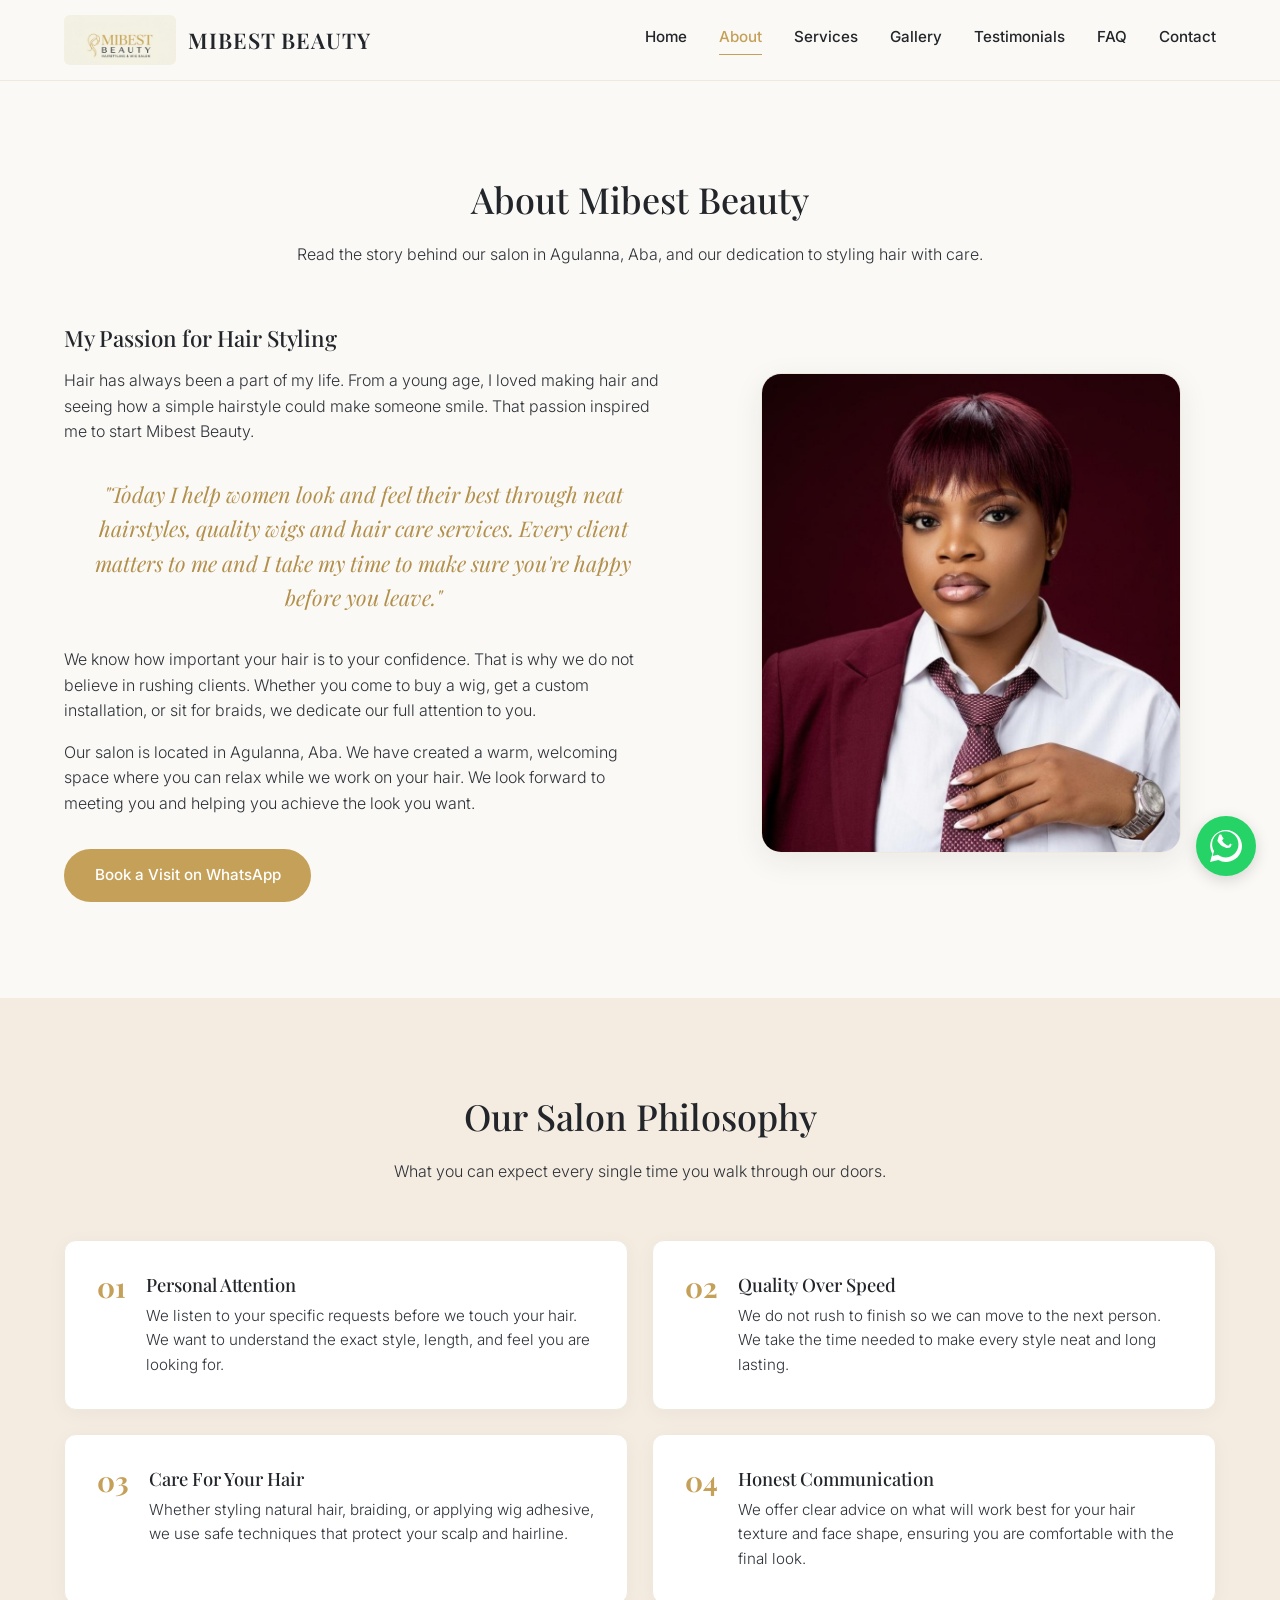
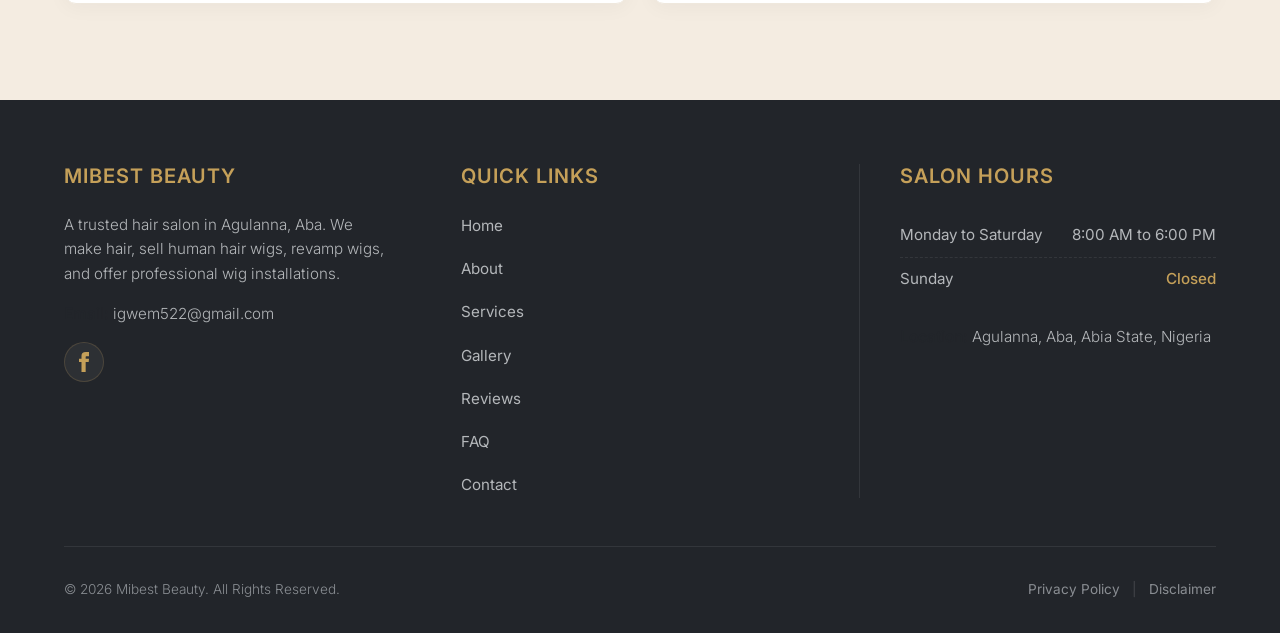
==== about.html @ a838db89 "Update contact email to igwem522@gmail.com and hide phone numbers from WhatsApp link labels" ====
<!DOCTYPE html>
<html lang="en" class="no-js">
<head>
  <script>document.documentElement.className = document.documentElement.className.replace("no-js","js");</script>
  <meta charset="UTF-8">
  <meta name="viewport" content="width=device-width, initial-scale=1.0">
  <title>About Us | Hairstylist in Aba | Mibest Beauty</title>
  <meta name="description" content="Learn the story of Mibest Beauty, a local salon in Aba. We help women look their best with neat hairstyles, quality wigs, and professional hair care services.">
  
  <!-- Favicon -->
  <link rel="icon" type="image/jpeg" href="assets/images/logo.jpg">
  
  <!-- CSS Stylesheet -->
  <link rel="stylesheet" href="css/styles.css">
</head>
<body>

  <!-- Navigation Header -->
  <header class="header-nav" id="mainHeader">
    <div class="nav-container">
      <a href="index.html" class="logo-link">
        <img src="assets/images/logo.jpg" alt="Mibest Beauty logo for hair salon and wig shop in Agulanna Aba" class="logo-img">
        <span class="logo-text">Mibest Beauty</span>
      </a>
      
      <button class="menu-toggle" id="menuToggle" aria-label="Toggle navigation menu" aria-expanded="false">
        <span></span>
        <span></span>
        <span></span>
      </button>
      
      <nav class="nav-menu" id="navMenu">
        <a href="index.html" class="nav-item">Home</a>
        <a href="about.html" class="nav-item active">About</a>
        <a href="services.html" class="nav-item">Services</a>
        <a href="gallery.html" class="nav-item">Gallery</a>
        <a href="testimonials.html" class="nav-item">Testimonials</a>
        <a href="faq.html" class="nav-item">FAQ</a>
        <a href="contact.html" class="nav-item">Contact</a>
      </nav>
    </div>
  </header>

  <main>
    <!-- About Hero / Header Section -->
    <section class="section" id="aboutPageHero">
      <div class="container">
        <div class="section-header text-center reveal">
          <h2>About Mibest Beauty</h2>
          
          <!-- Mobile founder photo: placed immediately after heading -->
          <div class="about-image-mobile">
            <img src="assets/images/about-portrait.jpg" alt="A portrait of a woman with a chic short maroon pixie cut wig styled at Mibest Beauty in Aba" class="about-portrait">
          </div>
          
          <p>Read the story behind our salon in Agulanna, Aba, and our dedication to styling hair with care.</p>
        </div>
        
        <div class="about-grid">
          <div class="about-content reveal">
            <h3>My Passion for Hair Styling</h3>
            <p>Hair has always been a part of my life. From a young age, I loved making hair and seeing how a simple hairstyle could make someone smile. That passion inspired me to start Mibest Beauty.</p>
            
            <p class="about-quote">"Today I help women look and feel their best through neat hairstyles, quality wigs and hair care services. Every client matters to me and I take my time to make sure you're happy before you leave."</p>
            
            <p>We know how important your hair is to your confidence. That is why we do not believe in rushing clients. Whether you come to buy a wig, get a custom installation, or sit for braids, we dedicate our full attention to you.</p>
            
            <p>Our salon is located in Agulanna, Aba. We have created a warm, welcoming space where you can relax while we work on your hair. We look forward to meeting you and helping you achieve the look you want.</p>
            
            <div style="margin-top: 2rem;">
              <a href="https://wa.me/2348168475163" class="btn btn-primary" target="_blank" rel="noopener noreferrer">Book a Visit on WhatsApp</a>
            </div>
          </div>
          <div class="about-image-container reveal-image">
            <img src="assets/images/about-portrait.jpg" alt="A portrait of a woman with a chic short maroon pixie cut wig styled at Mibest Beauty in Aba" class="about-portrait">
          </div>
        </div>
      </div>
    </section>

    <!-- Detailed Core Values Section -->
    <section class="section section-bg-alt" id="aboutPhilosophy">
      <div class="container">
        <div class="section-header text-center reveal">
          <h2>Our Salon Philosophy</h2>
          <p>What you can expect every single time you walk through our doors.</p>
        </div>
        
        <div class="why-grid">
          <div class="why-card reveal-card">
            <span class="why-number">01</span>
            <div>
              <h3 class="why-card-title">Personal Attention</h3>
              <p class="why-card-text">We listen to your specific requests before we touch your hair. We want to understand the exact style, length, and feel you are looking for.</p>
            </div>
          </div>

          <div class="why-card reveal-card">
            <span class="why-number">02</span>
            <div>
              <h3 class="why-card-title">Quality Over Speed</h3>
              <p class="why-card-text">We do not rush to finish so we can move to the next person. We take the time needed to make every style neat and long lasting.</p>
            </div>
          </div>

          <div class="why-card reveal-card">
            <span class="why-number">03</span>
            <div>
              <h3 class="why-card-title">Care For Your Hair</h3>
              <p class="why-card-text">Whether styling natural hair, braiding, or applying wig adhesive, we use safe techniques that protect your scalp and hairline.</p>
            </div>
          </div>

          <div class="why-card reveal-card">
            <span class="why-number">04</span>
            <div>
              <h3 class="why-card-title">Honest Communication</h3>
              <p class="why-card-text">We offer clear advice on what will work best for your hair texture and face shape, ensuring you are comfortable with the final look.</p>
            </div>
          </div>
        </div>
      </div>
    </section>
  </main>

  <!-- Site Footer -->
  <footer class="site-footer">
    <div class="container">
      <div class="footer-grid">
        <div class="footer-col footer-about">
          <h3>Mibest Beauty</h3>
          <p>A trusted hair salon in Agulanna, Aba. We make hair, sell human hair wigs, revamp wigs, and offer professional wig installations.</p>
          <p style="margin-top: 1rem; color: #B4B7BA;"><strong>Email:</strong> igwem522@gmail.com</p>
          <div class="footer-socials">
            <a href="https://www.facebook.com/share/1BmTVVYEfg/" class="social-icon" target="_blank" rel="noopener noreferrer" aria-label="Follow us on Facebook">
              <svg width="20" height="20" viewBox="0 0 24 24" fill="currentColor">
                <path d="M9 8h-3v4h3v12h5v-12h3.642l.358-4h-4v-1.667c0-.955.192-1.333 1.115-1.333h2.885v-5h-3.808c-3.596 0-5.192 1.583-5.192 4.615v3.385z"/>
              </svg>
            </a>
          </div>
        </div>
        
        <div class="footer-col">
          <h3>Quick Links</h3>
          <ul class="footer-links-list">
            <li><a href="index.html" class="footer-link">Home</a></li>
            <li><a href="about.html" class="footer-link">About</a></li>
            <li><a href="services.html" class="footer-link">Services</a></li>
            <li><a href="gallery.html" class="footer-link">Gallery</a></li>
            <li><a href="testimonials.html" class="footer-link">Reviews</a></li>
            <li><a href="faq.html" class="footer-link">FAQ</a></li>
            <li><a href="contact.html" class="footer-link">Contact</a></li>
          </ul>
        </div>
        
        <div class="footer-col footer-hours">
          <h3>Salon Hours</h3>
          <ul class="footer-hours-list">
            <li class="footer-hours-item">
              <span class="hours-day">Monday to Saturday</span>
              <span class="hours-time">8:00 AM to 6:00 PM</span>
            </li>
            <li class="footer-hours-item">
              <span class="hours-day">Sunday</span>
              <span class="hours-status">Closed</span>
            </li>
          </ul>
          <p class="footer-location"><strong>Location:</strong> Agulanna, Aba, Abia State, Nigeria</p>
        </div>
      </div>
      
      <div class="footer-bottom">
        <p class="footer-copyright">&copy; 2026 Mibest Beauty. All Rights Reserved.</p>
        <div class="footer-policy-links">
          <a href="privacy.html" class="footer-policy-link">Privacy Policy</a>
          <span class="footer-policy-separator">|</span>
          <a href="disclaimer.html" class="footer-policy-link">Disclaimer</a>
        </div>
      </div>
    </div>
  </footer>

  <!-- Floating WhatsApp Button -->
  <a href="https://wa.me/2348168475163" class="whatsapp-float" target="_blank" rel="noopener noreferrer" aria-label="Book appointment on WhatsApp">
    <svg class="whatsapp-icon-svg" viewBox="0 0 24 24">
      <path d="M.057 24l1.687-6.163c-1.041-1.804-1.588-3.849-1.587-5.946C.06 5.348 5.397.01 12.008.01c3.202.001 6.212 1.246 8.477 3.514 2.266 2.268 3.507 5.28 3.505 8.484-.004 6.657-5.34 11.997-11.953 11.997-2.005-.001-3.973-.502-5.724-1.455L0 24zm6.59-4.846c1.6.95 3.188 1.449 4.825 1.451 5.436 0 9.86-4.37 9.864-9.799.002-2.63-1.023-5.101-2.885-6.965C16.59 1.977 14.113.953 11.487.953c-5.456 0-9.88 4.373-9.884 9.802-.001 1.814.497 3.527 1.44 5.042l-1.01 3.693 3.795-.98c1.528.84 3.09 1.282 4.819 1.282zm10.963-7.877c-.3-.15-1.774-.875-2.05-.975-.275-.1-.475-.15-.675.15-.2.3-.775.975-.95 1.175-.175.2-.35.225-.65.075-.3-.15-1.265-.467-2.41-1.485-.89-.795-1.49-1.77-1.665-2.07-.175-.3-.019-.462.13-.611.135-.135.3-.35.45-.525.15-.175.2-.3.3-.5s.05-.375-.025-.525C9.53 5.9 8.93 4.425 8.68 3.825c-.244-.589-.49-.51-.675-.52-.175-.01-.375-.01-.575-.01-.2 0-.525.075-.8 1.05-.275 1.05-1.05 3.425-1.05 3.675 0 .25.175.5.35.75.175.25 1.775 2.7 4.3 3.8 2.1 1.15 2.625.925 3.575.825.95-.1 1.775-.725 2.025-1.4.25-.675.25-1.25.175-1.4-.075-.15-.275-.25-.575-.4z"/>
    </svg>
  </a>

  <!-- Back to Top Button -->
  <button id="backToTop" class="back-to-top" aria-label="Back to Top">
    <svg viewBox="0 0 24 24" width="20" height="20" fill="none" stroke="currentColor" stroke-width="2" stroke-linecap="round" stroke-linejoin="round">
      <line x1="12" y1="19" x2="12" y2="5"></line>
      <polyline points="5 12 12 5 19 12"></polyline>
    </svg>
  </button>

  <!-- JS Scripts -->
  <script src="js/main.js"></script>
</body>
</html>
---- css/styles.css ----
/* 
   Mibest Beauty Salon & Wig Website
   Custom CSS Styling - Mobile First
*/

/* Google Fonts Import */
@import url('https://fonts.googleapis.com/css2?family=Inter:wght@300;400;500;600;700&family=Playfair+Display:ital,wght@0,400;0,500;0,600;0,700;1,400&display=swap');

/* CSS Variables */
:root {
  --bg-warm-white: #FAF9F6;
  --color-charcoal: #22252A;
  --color-charcoal-light: #2E3238;
  --color-beige: #F4ECE1;
  --color-beige-dark: #E6D8C4;
  --color-gold: #C5A059;
  --color-gold-hover: #B28F4B;
  --color-gold-light: #F4EFE6;
  --border-color: #EFE8DD;
  --white: #FFFFFF;
  
  --font-serif: 'Playfair Display', Georgia, serif;
  --font-sans: 'Inter', system-ui, -apple-system, sans-serif;
  
  --transition-smooth: all 0.3s cubic-bezier(0.25, 0.8, 0.25, 1);
  --shadow-subtle: 0 4px 20px rgba(34, 37, 42, 0.04);
  --shadow-medium: 0 8px 30px rgba(34, 37, 42, 0.08);
}

/* Reset Styles */
*, *::before, *::after {
  box-sizing: border-box;
  margin: 0;
  padding: 0;
}

html {
  scroll-behavior: smooth;
  font-size: 16px;
  -webkit-text-size-adjust: 100%;
}

body {
  font-family: var(--font-sans);
  background-color: var(--bg-warm-white);
  color: var(--color-charcoal);
  line-height: 1.6;
  overflow-x: hidden;
  font-weight: 400;
}

/* Typography */
h1, h2, h3, h4 {
  font-family: var(--font-serif);
  font-weight: 500;
  line-height: 1.25;
  margin-bottom: 1rem;
}

h1 {
  font-size: 2.25rem;
  letter-spacing: -0.02em;
}

h2 {
  font-size: 1.85rem;
  position: relative;
  padding-bottom: 0.5rem;
}

h3 {
  font-size: 1.4rem;
}

p {
  margin-bottom: 1rem;
  color: var(--color-charcoal-light);
  font-weight: 300;
}

strong {
  font-weight: 600;
  color: var(--color-charcoal);
}

a {
  color: inherit;
  text-decoration: none;
  transition: var(--transition-smooth);
}

/* Utility Layouts */
.container {
  width: 100%;
  max-width: 1200px;
  margin: 0 auto;
  padding: 0 1.5rem;
}

.section {
  padding: 5.25rem 0;
}

.section-bg-alt {
  background-color: var(--color-beige);
}

.text-center {
  text-align: center;
}

.btn {
  display: inline-flex;
  align-items: center;
  justify-content: center;
  padding: 0.85rem 1.85rem;
  font-size: 0.95rem;
  font-weight: 500;
  border-radius: 50px;
  border: 1px solid transparent;
  cursor: pointer;
  transition: var(--transition-smooth);
}

.btn-primary {
  background-color: var(--color-gold);
  color: var(--white);
}

.btn-primary:hover {
  background-color: var(--color-gold-hover);
  transform: translateY(-2px) scale(1.03);
  box-shadow: 0 6px 20px rgba(197, 160, 89, 0.35);
}

.btn-secondary {
  background-color: transparent;
  color: var(--color-charcoal);
  border-color: var(--color-gold);
}

.btn-secondary:hover {
  background-color: var(--color-gold-light);
  transform: translateY(-2px) scale(1.03);
  border-color: var(--color-gold-hover);
  box-shadow: 0 6px 20px rgba(197, 160, 89, 0.1);
}

/* Navigation Header */
.header-nav {
  position: sticky;
  top: 0;
  background-color: rgba(250, 249, 246, 0.95);
  backdrop-filter: blur(10px);
  z-index: 1000;
  border-bottom: 1px solid var(--border-color);
  transition: var(--transition-smooth);
}

.nav-container {
  display: flex;
  justify-content: space-between;
  align-items: center;
  height: 80px;
  padding: 0 1.5rem;
  max-width: 1200px;
  margin: 0 auto;
}

.logo-link {
  display: flex;
  align-items: center;
  gap: 0.75rem;
}

.logo-img {
  height: 50px;
  width: auto;
  object-fit: contain;
  border-radius: 6px;
}

.logo-text {
  font-family: var(--font-serif);
  font-size: 1.35rem;
  font-weight: 600;
  color: var(--color-charcoal);
  letter-spacing: 0.05em;
  text-transform: uppercase;
}

.nav-menu {
  display: none; /* Hidden on mobile by default */
}

/* Mobile Nav Toggle */
.menu-toggle {
  display: flex;
  flex-direction: column;
  justify-content: space-between;
  width: 26px;
  height: 18px;
  background: transparent;
  border: none;
  cursor: pointer;
  z-index: 1010;
}

.menu-toggle span {
  display: block;
  width: 100%;
  height: 2px;
  background-color: var(--color-charcoal);
  border-radius: 2px;
  transition: var(--transition-smooth);
}

/* Mobile Menu Active State */
.nav-menu.active {
  display: flex;
  flex-direction: column;
  position: fixed;
  top: 80px;
  left: 0;
  right: 0;
  background-color: var(--bg-warm-white);
  border-bottom: 1px solid var(--border-color);
  padding: 2rem 1.5rem;
  gap: 1.5rem;
  box-shadow: var(--shadow-medium);
  z-index: 999;
}

.nav-item {
  font-size: 1.1rem;
  font-weight: 500;
  padding-bottom: 0.5rem;
  border-bottom: 1px solid transparent;
  width: fit-content;
}

.nav-item:hover, .nav-item.active {
  color: var(--color-gold);
  border-bottom-color: var(--color-gold);
}

/* Hero Section */
.hero {
  position: relative;
  padding: 3rem 0;
  overflow: hidden;
}

.hero-grid {
  display: grid;
  grid-template-columns: 1fr;
  gap: 2.5rem;
  align-items: center;
}

.hero-content {
  text-align: center;
}

.hero-subtitle {
  font-size: 1rem;
  text-transform: uppercase;
  letter-spacing: 0.15em;
  color: var(--color-gold);
  margin-bottom: 1rem;
  font-weight: 600;
}

.hero-title {
  font-size: 2.5rem;
  margin-bottom: 1.5rem;
  color: var(--color-charcoal);
}

.hero-desc {
  font-size: 1.1rem;
  margin-bottom: 2rem;
  color: var(--color-charcoal-light);
}

.hero-actions {
  display: flex;
  flex-direction: column;
  gap: 1rem;
  justify-content: center;
  align-items: center;
}

.hero-image-container {
  display: none; /* hidden on mobile, shown on desktop */
}

.hero-image-mobile {
  display: block;
  margin: 1.5rem auto;
  max-width: 320px;
  width: 100%;
}

.hero-image-mobile .hero-portrait {
  width: 100%;
  height: auto;
  border-radius: 20px;
  object-fit: cover;
  box-shadow: var(--shadow-medium);
  border: 1px solid var(--border-color);
  aspect-ratio: 4 / 5;
}

.hero-portrait {
  width: 100%;
  max-width: 420px;
  height: auto;
  border-radius: 20px;
  object-fit: cover;
  box-shadow: var(--shadow-medium);
  border: 1px solid var(--border-color);
  aspect-ratio: 4 / 5;
}

/* Services Page / Section */
.section-header {
  margin-bottom: 3.5rem;
}

.section-header h2 {
  font-size: 2.25rem;
  margin-bottom: 0.75rem;
}

.services-grid {
  display: grid;
  grid-template-columns: 1fr;
  gap: 2rem;
}

.service-card {
  background-color: var(--white);
  border-radius: 16px;
  padding: 2.5rem 2rem;
  border: 1px solid var(--border-color);
  box-shadow: var(--shadow-subtle);
  transition: var(--transition-smooth);
  display: flex;
  flex-direction: column;
  justify-content: space-between;
}

.service-card:hover {
  transform: translateY(-5px);
  box-shadow: var(--shadow-medium);
  border-color: var(--color-gold);
}

.service-title {
  margin-bottom: 1rem;
  font-size: 1.35rem;
}

.service-desc {
  font-size: 0.95rem;
  margin-bottom: 1.75rem;
}

.service-cta {
  align-self: flex-start;
  font-size: 0.9rem;
  font-weight: 600;
  color: var(--color-gold);
  text-decoration: none;
  transition: color 0.3s ease;
}

.service-cta:hover {
  color: var(--color-gold-hover);
  text-decoration: underline;
}

/* About Preview / Full Section */
.about-grid {
  display: grid;
  grid-template-columns: 1fr;
  gap: 3rem;
  align-items: center;
}

.about-content {
  text-align: left;
}

.about-quote {
  font-family: var(--font-serif);
  font-size: 1.35rem;
  line-height: 1.6;
  color: var(--color-gold-hover);
  margin: 2rem 0;
  font-style: italic;
  text-align: center;
  padding: 0 1rem;
}

.about-image-container {
  display: none; /* hidden on mobile, shown on desktop */
}

.about-image-mobile,
.about-image-mobile-story {
  display: block;
  margin: 1.5rem auto;
  max-width: 320px;
  width: 100%;
}

.about-image-mobile .about-portrait,
.about-image-mobile-story .about-portrait {
  width: 100%;
  height: auto;
  border-radius: 20px;
  object-fit: cover;
  box-shadow: var(--shadow-medium);
  border: 1px solid var(--border-color);
  aspect-ratio: 4 / 5;
}

.about-portrait {
  width: 100%;
  max-width: 420px;
  height: auto;
  border-radius: 20px;
  object-fit: cover;
  box-shadow: var(--shadow-medium);
  border: 1px solid var(--border-color);
  aspect-ratio: 4 / 5;
}

/* Why Clients Come Back Section */
.why-grid {
  display: grid;
  grid-template-columns: 1fr;
  gap: 1.5rem;
}

.why-card {
  background-color: var(--white);
  padding: 2rem;
  border-radius: 12px;
  border: 1px solid var(--border-color);
  box-shadow: var(--shadow-subtle);
  display: flex;
  gap: 1.25rem;
  align-items: flex-start;
}

.why-number {
  font-family: var(--font-serif);
  font-size: 1.75rem;
  font-weight: 700;
  color: var(--color-gold);
  line-height: 1;
}

.why-card-title {
  margin-bottom: 0.5rem;
  font-size: 1.15rem;
}

.why-card-text {
  font-size: 0.95rem;
  margin: 0;
}

/* Gallery Section */
.gallery-grid {
  display: grid;
  grid-template-columns: repeat(2, 1fr); /* 2 columns on mobile */
  gap: 1rem;
}

.gallery-card {
  background-color: var(--white);
  border-radius: 16px;
  overflow: hidden;
  border: 1px solid var(--border-color);
  box-shadow: var(--shadow-subtle);
  transition: var(--transition-smooth);
}

.gallery-card:hover {
  transform: translateY(-5px);
  box-shadow: var(--shadow-medium);
  border-color: var(--color-gold);
}

.gallery-image-wrapper {
  position: relative;
  width: 100%;
  padding-bottom: 100%; /* 1:1 Aspect Ratio */
  overflow: hidden;
  background-color: var(--color-beige);
}

.gallery-img {
  position: absolute;
  top: 0;
  left: 0;
  width: 100%;
  height: 100%;
  object-fit: cover;
  transition: var(--transition-smooth);
}

.gallery-card:hover .gallery-img {
  transform: scale(1.05);
}

.gallery-info {
  padding: 1.5rem;
}

.gallery-title {
  font-size: 1.15rem;
  margin-bottom: 0.5rem;
}

.gallery-desc {
  font-size: 0.9rem;
  margin-bottom: 1rem;
}

/* Testimonials Page */
.testimonials-grid {
  display: grid;
  grid-template-columns: 1fr;
  gap: 2.5rem;
}

.testimonial-screenshot-card {
  background-color: var(--white);
  border-radius: 16px;
  padding: 1.5rem;
  border: 1px solid var(--border-color);
  box-shadow: var(--shadow-subtle);
  text-align: center;
  transition: var(--transition-smooth);
}

.testimonial-screenshot-card:hover {
  transform: translateY(-5px);
  box-shadow: var(--shadow-medium);
  border-color: var(--color-gold);
}

.testimonial-screenshot-container {
  background-color: var(--color-beige);
  border-radius: 12px;
  height: 240px;
  display: flex;
  align-items: center;
  justify-content: center;
  margin-bottom: 1.25rem;
  border: 1px dashed var(--color-gold);
}

.testimonial-screenshot-placeholder-text {
  font-family: var(--font-serif);
  font-size: 1.1rem;
  color: var(--color-charcoal-light);
  font-style: italic;
}

.testimonial-text-card {
  background-color: var(--white);
  border-radius: 16px;
  padding: 2.5rem 2rem;
  border: 1px solid var(--border-color);
  box-shadow: var(--shadow-subtle);
  position: relative;
  display: flex;
  flex-direction: column;
  justify-content: space-between;
  transition: var(--transition-smooth);
}

.testimonial-text-card:hover {
  transform: translateY(-5px);
  box-shadow: var(--shadow-medium);
  border-color: var(--color-gold);
}

.testimonial-quote {
  font-size: 1.1rem;
  font-style: italic;
  line-height: 1.6;
  margin-bottom: 1.5rem;
  color: var(--color-charcoal-light);
}

.testimonial-client {
  font-weight: 500;
  font-size: 0.95rem;
  color: var(--color-gold-hover);
}

/* FAQ Page Accordions */
.faq-list {
  max-width: 750px;
  margin: 0 auto;
}

.faq-item {
  background-color: var(--white);
  border-radius: 12px;
  margin-bottom: 1rem;
  border: 1px solid var(--border-color);
  overflow: hidden;
  box-shadow: var(--shadow-subtle);
}

.faq-question {
  display: flex;
  justify-content: space-between;
  align-items: center;
  padding: 1.5rem;
  width: 100%;
  background: transparent;
  border: none;
  text-align: left;
  font-family: var(--font-serif);
  font-size: 1.15rem;
  font-weight: 600;
  color: var(--color-charcoal);
  cursor: pointer;
  transition: var(--transition-smooth);
}

.faq-question:hover {
  background-color: var(--color-gold-light);
}

.faq-icon {
  font-size: 1.25rem;
  color: var(--color-gold);
  transition: var(--transition-smooth);
  line-height: 1;
}

.faq-answer {
  max-height: 0;
  overflow: hidden;
  transition: max-height 0.3s ease-out;
  border-top: 0 solid var(--border-color);
}

.faq-answer p {
  padding: 1.5rem;
  margin: 0;
  font-size: 0.95rem;
}

.faq-item.active .faq-answer {
  max-height: 250px;
  border-top-width: 1px;
}

.faq-item.active .faq-icon {
  transform: rotate(45deg);
}

/* Contact Info & CTA */
.contact-grid {
  display: grid;
  grid-template-columns: 1fr;
  gap: 3rem;
}

.contact-info-list {
  list-style: none;
  display: flex;
  flex-direction: column;
  gap: 1.5rem;
  margin-bottom: 2.5rem;
}

.contact-info-item {
  display: flex;
  gap: 1rem;
  align-items: flex-start;
}

.contact-info-icon {
  color: var(--color-gold);
  font-size: 1.2rem;
  flex-shrink: 0;
  padding-top: 0.2rem;
}

.contact-info-content h4 {
  font-size: 1rem;
  margin-bottom: 0.25rem;
  text-transform: uppercase;
  letter-spacing: 0.05em;
  font-family: var(--font-sans);
  font-weight: 600;
}

.contact-info-content p {
  margin: 0;
  font-size: 0.95rem;
}

.map-container {
  position: relative;
  width: 100%;
  height: 350px;
  border-radius: 20px;
  overflow: hidden;
  box-shadow: var(--shadow-medium);
  border: 1px solid var(--border-color);
}

.map-placeholder {
  width: 100%;
  height: 100%;
  background-color: var(--color-beige);
  display: flex;
  flex-direction: column;
  align-items: center;
  justify-content: center;
  text-align: center;
  padding: 2rem;
}

.map-placeholder-title {
  font-family: var(--font-serif);
  font-size: 1.25rem;
  margin-bottom: 0.75rem;
}

.map-placeholder-desc {
  font-size: 0.9rem;
  max-width: 300px;
  margin-bottom: 1.5rem;
}

/* CTA Promo Block */
.promo-block {
  text-align: center;
  background-color: var(--color-beige);
  border-radius: 24px;
  padding: 3.5rem 2rem;
  border: 1px solid var(--border-color);
  box-shadow: var(--shadow-subtle);
  margin-bottom: 4rem;
}

.promo-title {
  font-size: 2rem;
  margin-bottom: 1rem;
}

.promo-text {
  font-size: 1.1rem;
  max-width: 600px;
  margin: 0 auto 2rem;
}

/* Footer styling */
.site-footer {
  background-color: var(--color-charcoal);
  color: var(--bg-warm-white);
  padding: 4rem 0 2rem;
}

.footer-grid {
  display: grid;
  grid-template-columns: 1fr;
  gap: 3rem;
  margin-bottom: 3rem;
}

.footer-col h3 {
  color: var(--color-gold);
  font-size: 1.25rem;
  margin-bottom: 1.5rem;
  text-transform: uppercase;
  letter-spacing: 0.05em;
  font-family: var(--font-sans);
  font-weight: 600;
}

.footer-about p {
  color: #B4B7BA;
  font-size: 0.95rem;
  max-width: 320px;
}

.footer-links-list {
  list-style: none;
  display: flex;
  flex-direction: column;
  gap: 1.1rem;
}

.footer-link {
  color: #B4B7BA;
  font-size: 0.95rem;
}

.footer-link:hover {
  color: var(--color-gold);
  padding-left: 5px;
}

.footer-socials {
  display: flex;
  gap: 1rem;
  margin-top: 1rem;
}

.social-icon {
  width: 40px;
  height: 40px;
  background-color: rgba(255, 255, 255, 0.05);
  border-radius: 50%;
  display: flex;
  align-items: center;
  justify-content: center;
  color: var(--color-gold);
  border: 1px solid rgba(197, 160, 89, 0.2);
}

.social-icon:hover {
  background-color: var(--color-gold);
  color: var(--white);
  transform: translateY(-3px);
}

/* Salon Hours and Spacing */
.footer-hours {
  border-top: 1px solid rgba(255, 255, 255, 0.08);
  padding-top: 2rem;
}

.footer-hours-list {
  list-style: none;
  padding: 0;
  margin: 0;
}

.footer-hours-item {
  display: flex;
  justify-content: space-between;
  padding: 0.6rem 0;
  border-bottom: 1px dashed rgba(255, 255, 255, 0.08);
  font-size: 0.95rem;
  color: #B4B7BA;
}

.footer-hours-item:last-child {
  border-bottom: none;
}

.hours-status {
  color: var(--color-gold);
  font-weight: 500;
}

.footer-location {
  margin-top: 1.5rem;
  color: #B4B7BA;
  font-size: 0.95rem;
}

.footer-bottom {
  border-top: 1px solid rgba(255, 255, 255, 0.08);
  padding-top: 2rem;
  display: flex;
  flex-direction: column;
  align-items: center;
  gap: 1rem;
}

.footer-copyright {
  font-size: 0.85rem;
  color: #8A8E93;
  margin: 0;
}

.footer-policy-links {
  display: flex;
  align-items: center;
  gap: 0.75rem;
  font-size: 0.85rem;
  color: #8A8E93;
}

.footer-policy-link {
  color: #8A8E93;
  transition: color 0.3s ease;
}

.footer-policy-link:hover {
  color: var(--color-gold);
}

.footer-policy-separator {
  color: rgba(255, 255, 255, 0.15);
}

/* Floating WhatsApp Button */
.whatsapp-float {
  position: fixed;
  bottom: 24px;
  right: 24px;
  background-color: #25D366;
  color: var(--white);
  width: 60px;
  height: 60px;
  border-radius: 50%;
  display: flex;
  align-items: center;
  justify-content: center;
  box-shadow: 0 4px 15px rgba(0, 0, 0, 0.15);
  z-index: 999;
  font-size: 2rem;
  transition: var(--transition-smooth);
}

.whatsapp-float:hover {
  transform: scale(1.1) rotate(5deg);
  background-color: #20BA56;
  box-shadow: 0 6px 20px rgba(0, 0, 0, 0.2);
}

.whatsapp-icon-svg {
  width: 32px;
  height: 32px;
  fill: currentColor;
}

/* Responsive Breakpoints */
@media (min-width: 768px) {
  /* Headings size scaling */
  h1 {
    font-size: 3rem;
  }
  h2 {
    font-size: 2.25rem;
  }
  
  .section {
    padding: 6rem 0;
  }
  
  /* Header navigation layout change */
  .menu-toggle {
    display: none;
  }
  
  .nav-menu {
    display: flex;
    align-items: center;
    gap: 2rem;
  }
  
  .nav-menu.active {
    position: static;
    display: flex;
    flex-direction: row;
    padding: 0;
    box-shadow: none;
    background-color: transparent;
    border-bottom: none;
    width: auto;
    gap: 2rem;
  }
  
  .nav-item {
    font-size: 0.95rem;
    padding-bottom: 0.25rem;
  }
  
  /* Hero grid side-by-side */
  .hero-grid {
    grid-template-columns: 1.1fr 0.9fr;
    gap: 4rem;
  }
  
  .hero-content {
    text-align: left;
  }
  
  .hero-actions {
    flex-direction: row;
    justify-content: flex-start;
  }

  .hero-image-mobile {
    display: none;
  }

  .hero-image-container {
    display: flex;
    justify-content: center;
    position: relative;
  }
  
  /* Services 2-column or 3-column layout */
  .services-grid {
    grid-template-columns: repeat(2, 1fr);
  }
  
  /* About side-by-side */
  .about-grid {
    grid-template-columns: 1.1fr 0.9fr;
    gap: 4rem;
  }

  .about-image-mobile,
  .about-image-mobile-story {
    display: none;
  }

  .about-image-container {
    display: flex;
    justify-content: center;
  }
  
  .about-portrait {
    aspect-ratio: auto;
    height: 480px;
  }
  
  /* Why clients come back */
  .why-grid {
    grid-template-columns: repeat(2, 1fr);
  }
  
  /* Testimonials layout */
  .testimonials-grid {
    grid-template-columns: repeat(2, 1fr);
  }
  
  /* Contact page */
  .contact-grid {
    grid-template-columns: 1fr 1.2fr;
    gap: 4rem;
  }
  
  /* Footer layout */
  .footer-grid {
    grid-template-columns: repeat(3, 1fr);
    gap: 2.5rem;
  }

  .footer-hours {
    border-top: none;
    padding-top: 0;
    border-left: 1px solid rgba(255, 255, 255, 0.08);
    padding-left: 2.5rem;
  }

  .footer-bottom {
    flex-direction: row;
    justify-content: space-between;
    align-items: center;
  }

  .gallery-grid {
    grid-template-columns: repeat(auto-fill, minmax(280px, 1fr));
    gap: 2rem;
  }
}

@media (min-width: 1024px) {
  /* Services 3-column layout */
  .services-grid {
    grid-template-columns: repeat(3, 1fr);
  }
}

/* Progressive Enhancement Scroll Animations */
.reveal.reveal-ready,
.reveal-image.reveal-ready,
.reveal-card.reveal-ready {
  opacity: 0;
  transform: translateY(30px);
  transition: opacity 0.8s ease, transform 0.8s cubic-bezier(0.25, 0.8, 0.25, 1);
  will-change: opacity, transform;
}

.reveal-image.reveal-ready {
  transform: translateY(40px);
  transition: opacity 1s ease, transform 1s cubic-bezier(0.25, 0.8, 0.25, 1);
}

.reveal-card.reveal-ready {
  transform: translateY(25px);
  transition: opacity 0.6s ease, transform 0.6s cubic-bezier(0.25, 0.8, 0.25, 1);
}

/* Once active, reveal them */
.reveal.reveal-ready.active,
.reveal-image.reveal-ready.active,
.reveal-card.reveal-ready.active {
  opacity: 1;
  transform: translateY(0);
}

/* Micro-interactions: Buttons active state and hover transition */
.btn {
  transition: transform 0.2s cubic-bezier(0.25, 0.8, 0.25, 1), background-color 0.3s ease, box-shadow 0.3s ease, border-color 0.3s ease;
}

.btn:active {
  transform: scale(0.96) !important;
}

.nav-item {
  transition: color 0.3s ease, border-color 0.3s ease;
}

/* Promo Portrait Styling */
.promo-image-container {
  max-width: 420px;
  margin: 2rem auto;
  width: 100%;
  display: flex;
  justify-content: center;
}

.promo-portrait-img {
  width: 100%;
  max-width: 100%;
  height: auto;
  border-radius: 20px;
  box-shadow: var(--shadow-medium);
  border: 1px solid var(--border-color);
}

/* Back to Top Button */
.back-to-top {
  position: fixed;
  bottom: 24px;
  left: 24px;
  width: 48px;
  height: 48px;
  border-radius: 50%;
  background-color: var(--color-gold);
  color: var(--white);
  border: 1px solid var(--color-gold-hover);
  box-shadow: var(--shadow-medium);
  cursor: pointer;
  display: flex;
  align-items: center;
  justify-content: center;
  z-index: 999;
  opacity: 0;
  visibility: hidden;
  transition: opacity 0.3s ease, visibility 0.3s ease, transform 0.3s ease, background-color 0.3s ease;
  transform: translateY(15px);
}

.back-to-top.show {
  opacity: 1;
  visibility: visible;
  transform: translateY(0);
}

.back-to-top:hover {
  background-color: var(--color-gold-hover);
  transform: translateY(-3px) scale(1.05);
}

.back-to-top:active {
  transform: scale(0.95);
}

@media (max-width: 767px) {
  .back-to-top {
    bottom: 20px;
    left: 20px;
    width: 44px;
    height: 44px;
  }

  body.footer-visible .whatsapp-float {
    bottom: 110px;
  }

  body.footer-visible .back-to-top {
    bottom: 110px;
  }
}
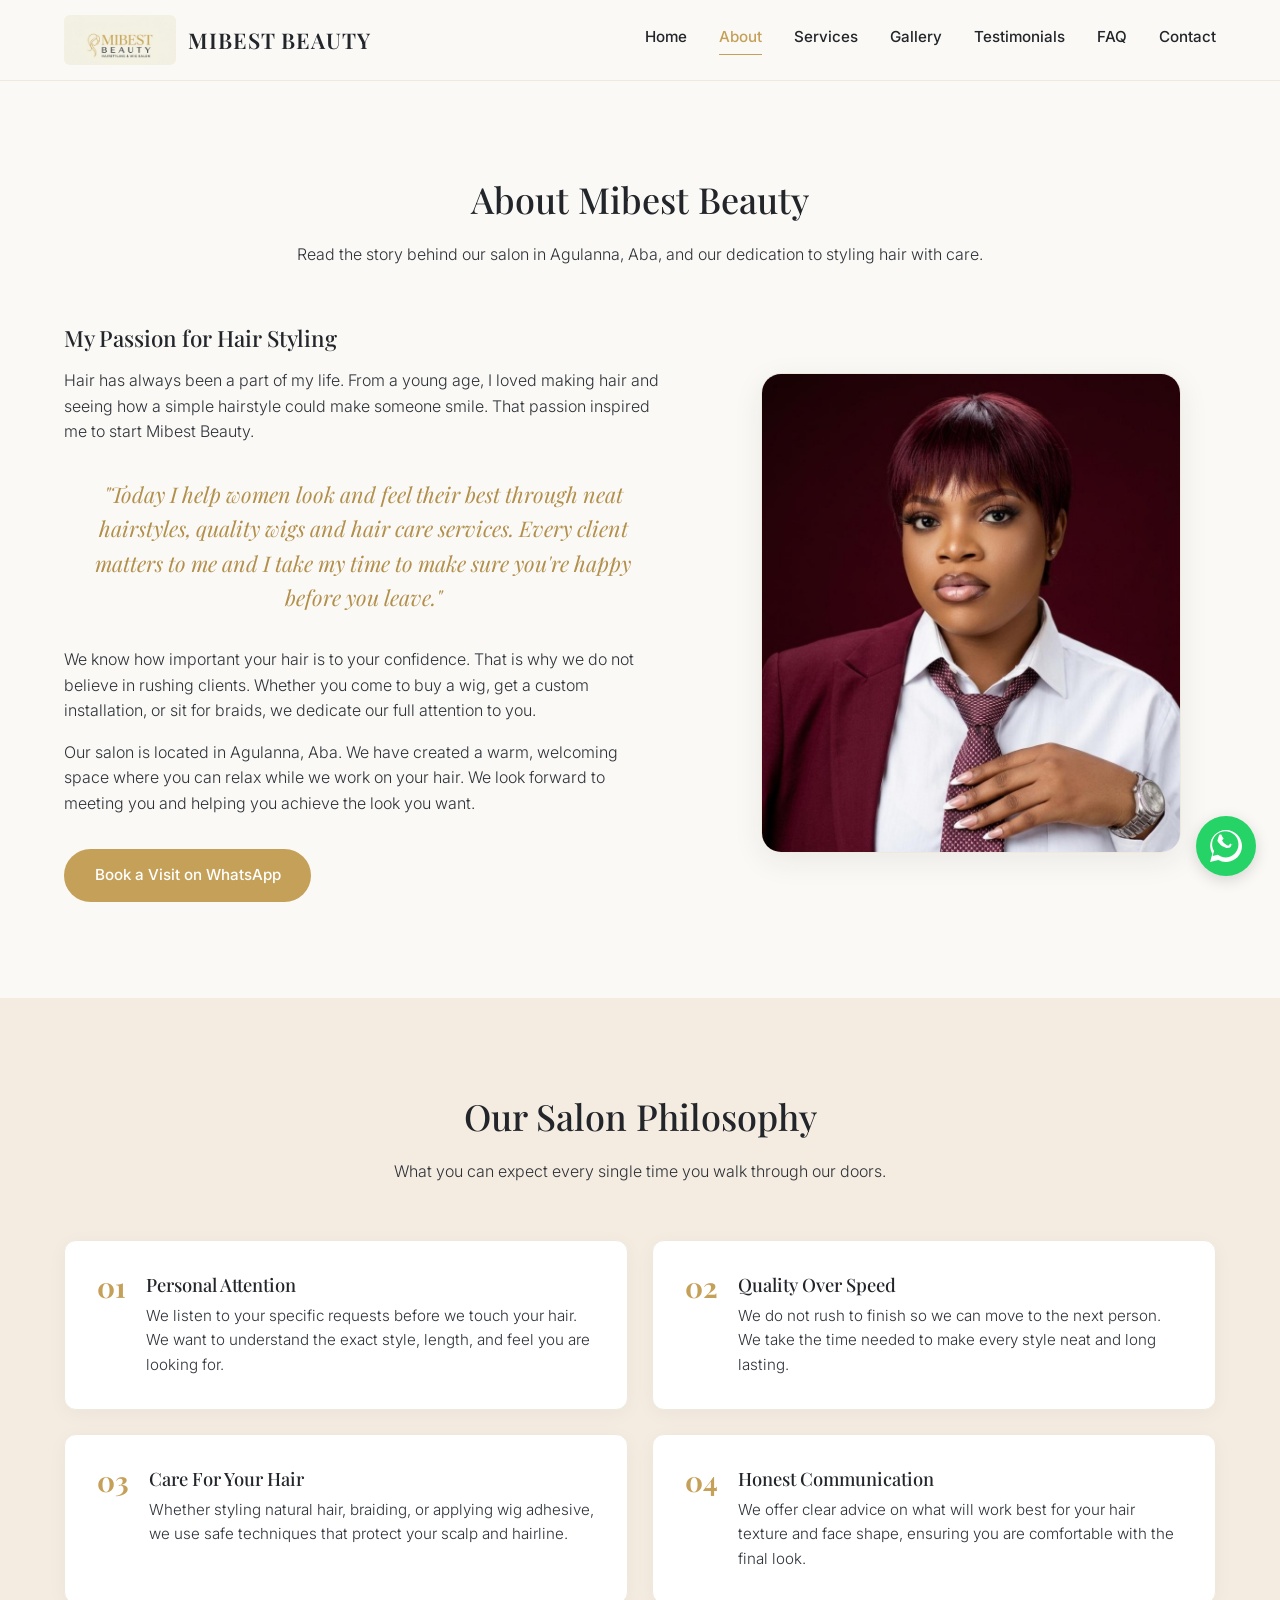
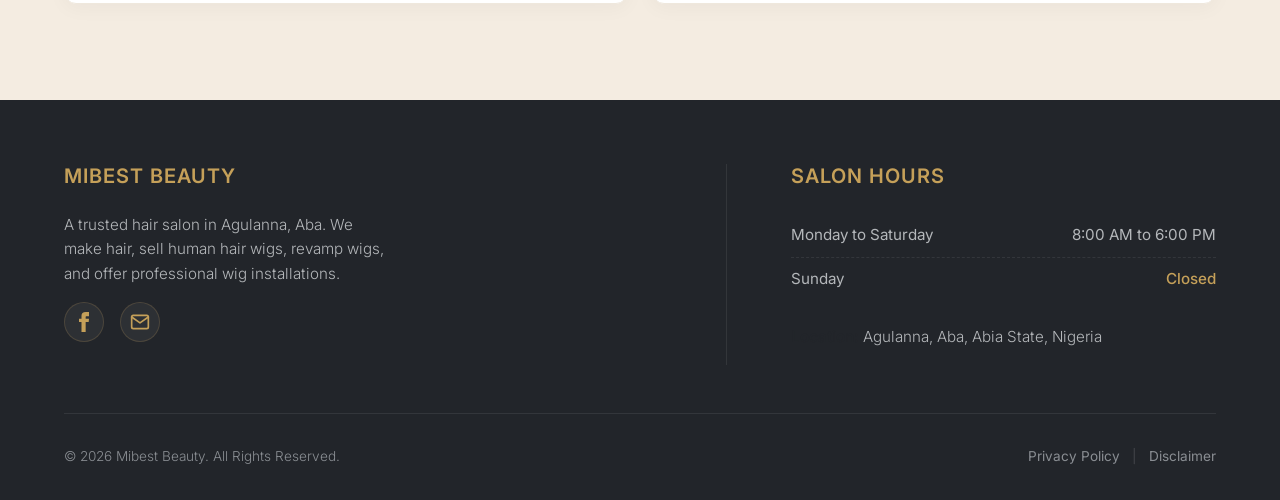
==== commit 5423f4ca: "Simplify footer to 2-columns layout, remove Quick Links list, and add email mailto icon link" ====
--- a/about.html
+++ b/about.html
@@ -130,27 +130,19 @@
         <div class="footer-col footer-about">
           <h3>Mibest Beauty</h3>
           <p>A trusted hair salon in Agulanna, Aba. We make hair, sell human hair wigs, revamp wigs, and offer professional wig installations.</p>
-          <p style="margin-top: 1rem; color: #B4B7BA;"><strong>Email:</strong> igwem522@gmail.com</p>
           <div class="footer-socials">
             <a href="https://www.facebook.com/share/1BmTVVYEfg/" class="social-icon" target="_blank" rel="noopener noreferrer" aria-label="Follow us on Facebook">
               <svg width="20" height="20" viewBox="0 0 24 24" fill="currentColor">
                 <path d="M9 8h-3v4h3v12h5v-12h3.642l.358-4h-4v-1.667c0-.955.192-1.333 1.115-1.333h2.885v-5h-3.808c-3.596 0-5.192 1.583-5.192 4.615v3.385z"/>
               </svg>
             </a>
+            <a href="mailto:igwem522@gmail.com" class="social-icon" aria-label="Email Mibest Beauty">
+              <svg width="20" height="20" viewBox="0 0 24 24" fill="none" stroke="currentColor" stroke-width="2" stroke-linecap="round" stroke-linejoin="round">
+                <path d="M4 4h16c1.1 0 2 .9 2 2v12c0 1.1-.9 2-2 2H4c-1.1 0-2-.9-2-2V6c0-1.1.9-2 2-2z"></path>
+                <polyline points="22,6 12,13 2,6"></polyline>
+              </svg>
+            </a>
           </div>
-        </div>
-        
-        <div class="footer-col">
-          <h3>Quick Links</h3>
-          <ul class="footer-links-list">
-            <li><a href="index.html" class="footer-link">Home</a></li>
-            <li><a href="about.html" class="footer-link">About</a></li>
-            <li><a href="services.html" class="footer-link">Services</a></li>
-            <li><a href="gallery.html" class="footer-link">Gallery</a></li>
-            <li><a href="testimonials.html" class="footer-link">Reviews</a></li>
-            <li><a href="faq.html" class="footer-link">FAQ</a></li>
-            <li><a href="contact.html" class="footer-link">Contact</a></li>
-          </ul>
         </div>
         
         <div class="footer-col footer-hours">
--- a/css/styles.css
+++ b/css/styles.css
@@ -1054,15 +1054,15 @@
   
   /* Footer layout */
   .footer-grid {
-    grid-template-columns: repeat(3, 1fr);
-    gap: 2.5rem;
+    grid-template-columns: 1.1fr 0.9fr;
+    gap: 4rem;
   }
 
   .footer-hours {
     border-top: none;
     padding-top: 0;
     border-left: 1px solid rgba(255, 255, 255, 0.08);
-    padding-left: 2.5rem;
+    padding-left: 4rem;
   }
 
   .footer-bottom {
@@ -1196,4 +1196,8 @@
   body.footer-visible .back-to-top {
     bottom: 110px;
   }
-}
+
+  #aboutPreview h2 {
+    text-align: center;
+  }
+}
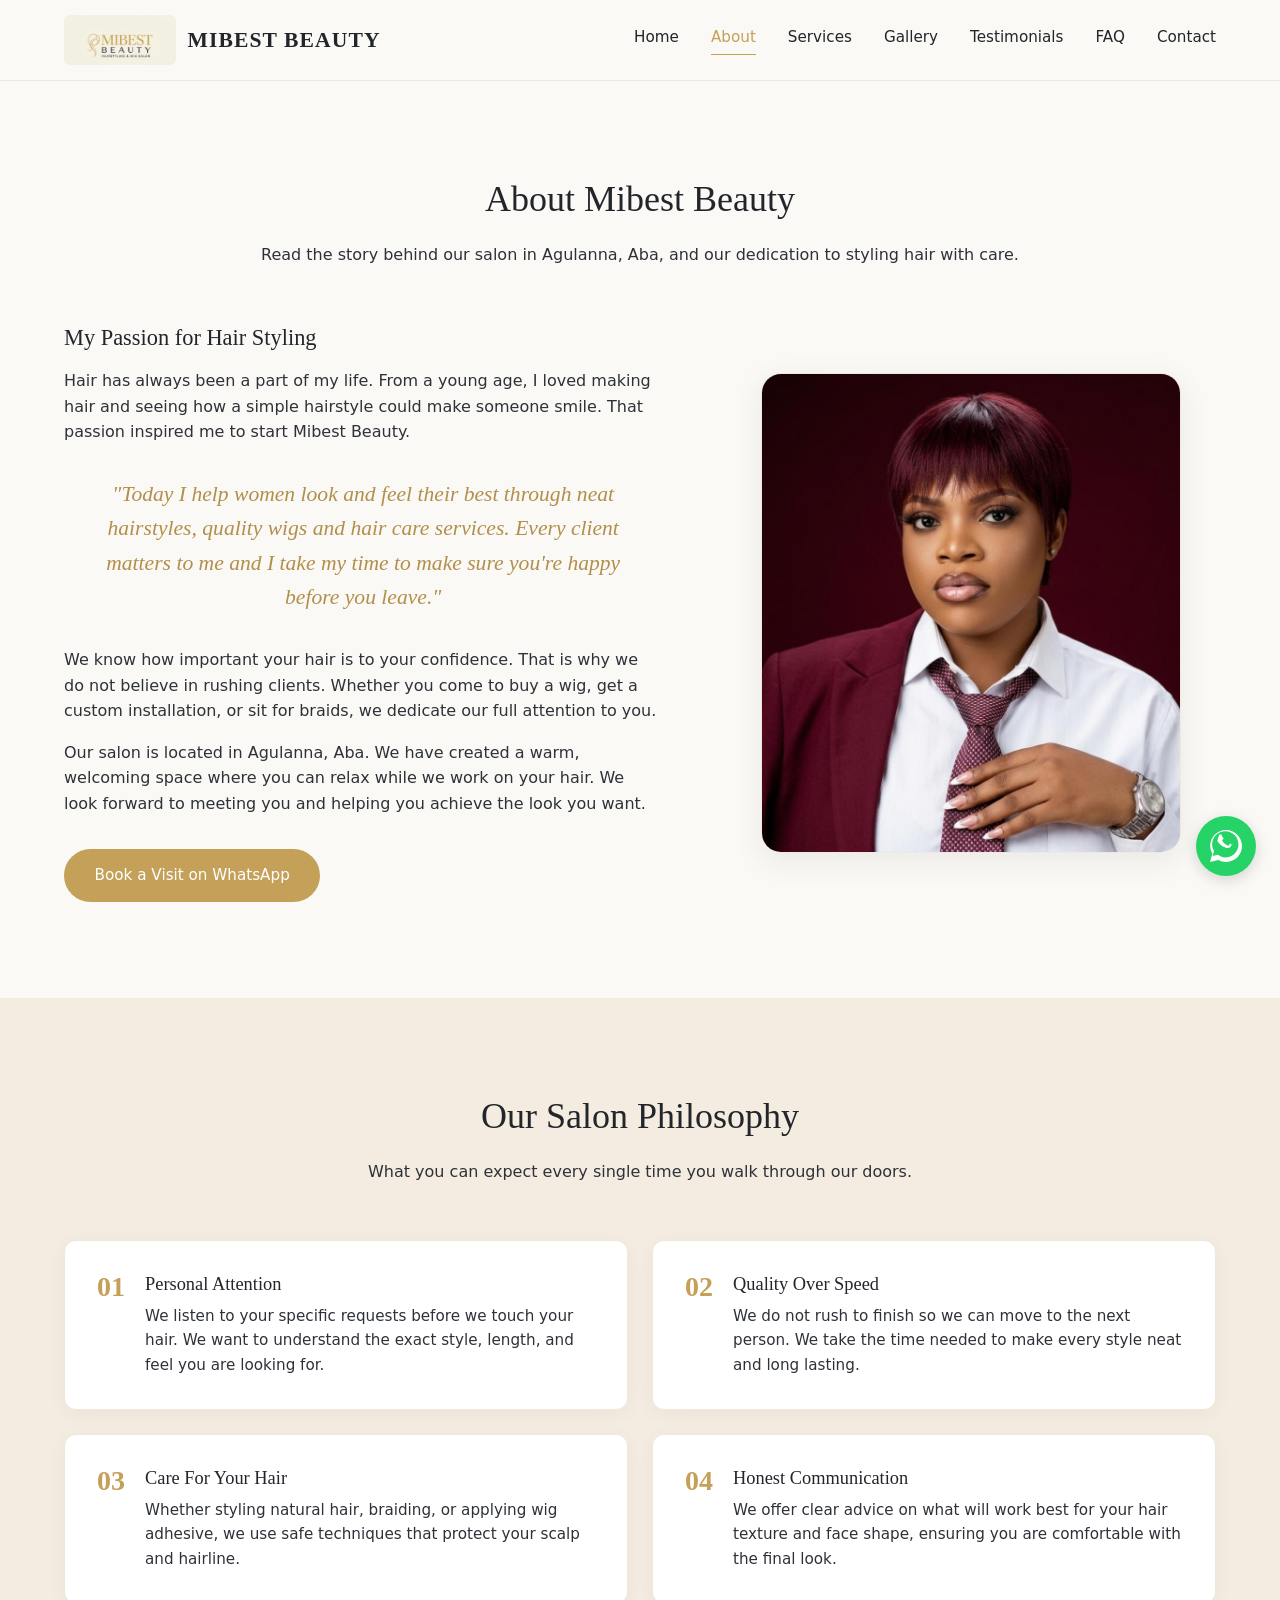
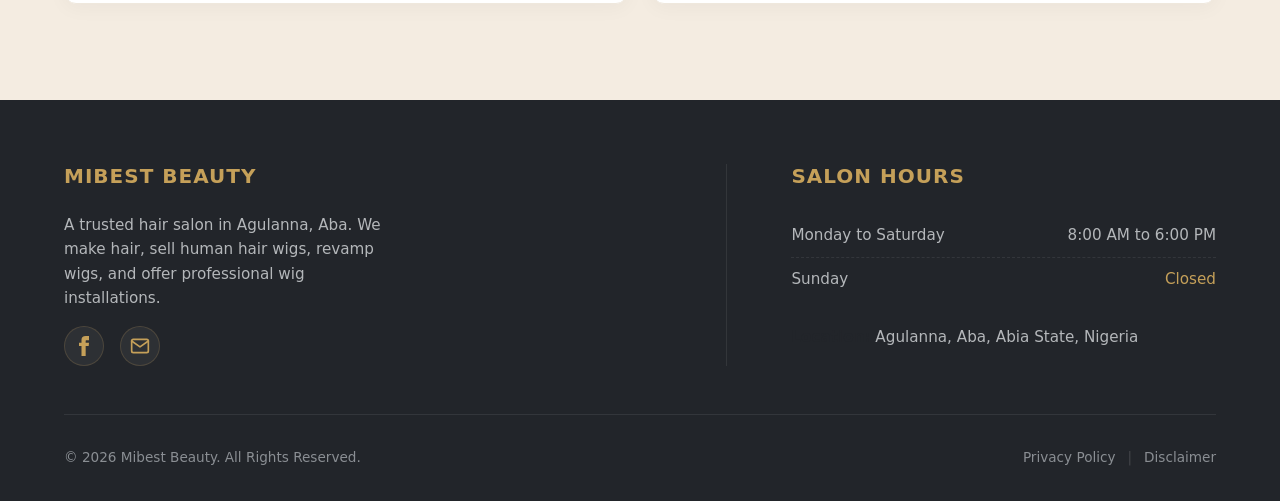
==== commit 579a086e: "Configure Content Security Policy meta tags and deployment _headers file" ====
--- a/about.html
+++ b/about.html
@@ -4,11 +4,31 @@
   <script>document.documentElement.className = document.documentElement.className.replace("no-js","js");</script>
   <meta charset="UTF-8">
   <meta name="viewport" content="width=device-width, initial-scale=1.0">
+  <meta http-equiv="Content-Security-Policy" content="default-src 'self'; script-src 'self' 'unsafe-inline'; style-src 'self' 'unsafe-inline' https://fonts.googleapis.com; font-src 'self' https://fonts.gstatic.com; img-src 'self' data: https://mibestbeauty.com.ng; connect-src 'self'; frame-src 'self';">
   <title>About Us | Hairstylist in Aba | Mibest Beauty</title>
   <meta name="description" content="Learn the story of Mibest Beauty, a local salon in Aba. We help women look their best with neat hairstyles, quality wigs, and professional hair care services.">
+  <link rel="canonical" href="https://mibestbeauty.com.ng/about.html">
   
   <!-- Favicon -->
-  <link rel="icon" type="image/jpeg" href="assets/images/logo.jpg">
+  <!-- Favicon Configuration -->
+  <link rel="shortcut icon" href="favicon.ico" type="image/x-icon">
+  <link rel="icon" type="image/png" sizes="16x16" href="assets/images/favicon-16x16.png">
+  <link rel="icon" type="image/png" sizes="32x32" href="assets/images/favicon-32x32.png">
+  <link rel="apple-touch-icon" sizes="180x180" href="assets/images/apple-touch-icon.png">
+
+  <!-- Open Graph / Facebook -->
+  <meta property="og:type" content="website">
+  <meta property="og:url" content="https://mibestbeauty.com.ng/about.html">
+  <meta property="og:title" content="About Us | Hairstylist in Aba | Mibest Beauty">
+  <meta property="og:description" content="Learn the story of Mibest Beauty, a local salon in Aba. We help women look their best with neat hairstyles, quality wigs, and professional hair care services.">
+  <meta property="og:image" content="https://mibestbeauty.com.ng/assets/images/og-image.png">
+
+  <!-- Twitter -->
+  <meta property="twitter:card" content="summary_large_image">
+  <meta property="twitter:url" content="https://mibestbeauty.com.ng/about.html">
+  <meta property="twitter:title" content="About Us | Hairstylist in Aba | Mibest Beauty">
+  <meta property="twitter:description" content="Learn the story of Mibest Beauty, a local salon in Aba. We help women look their best with neat hairstyles, quality wigs, and professional hair care services.">
+  <meta property="twitter:image" content="https://mibestbeauty.com.ng/assets/images/og-image.png">
   
   <!-- CSS Stylesheet -->
   <link rel="stylesheet" href="css/styles.css">
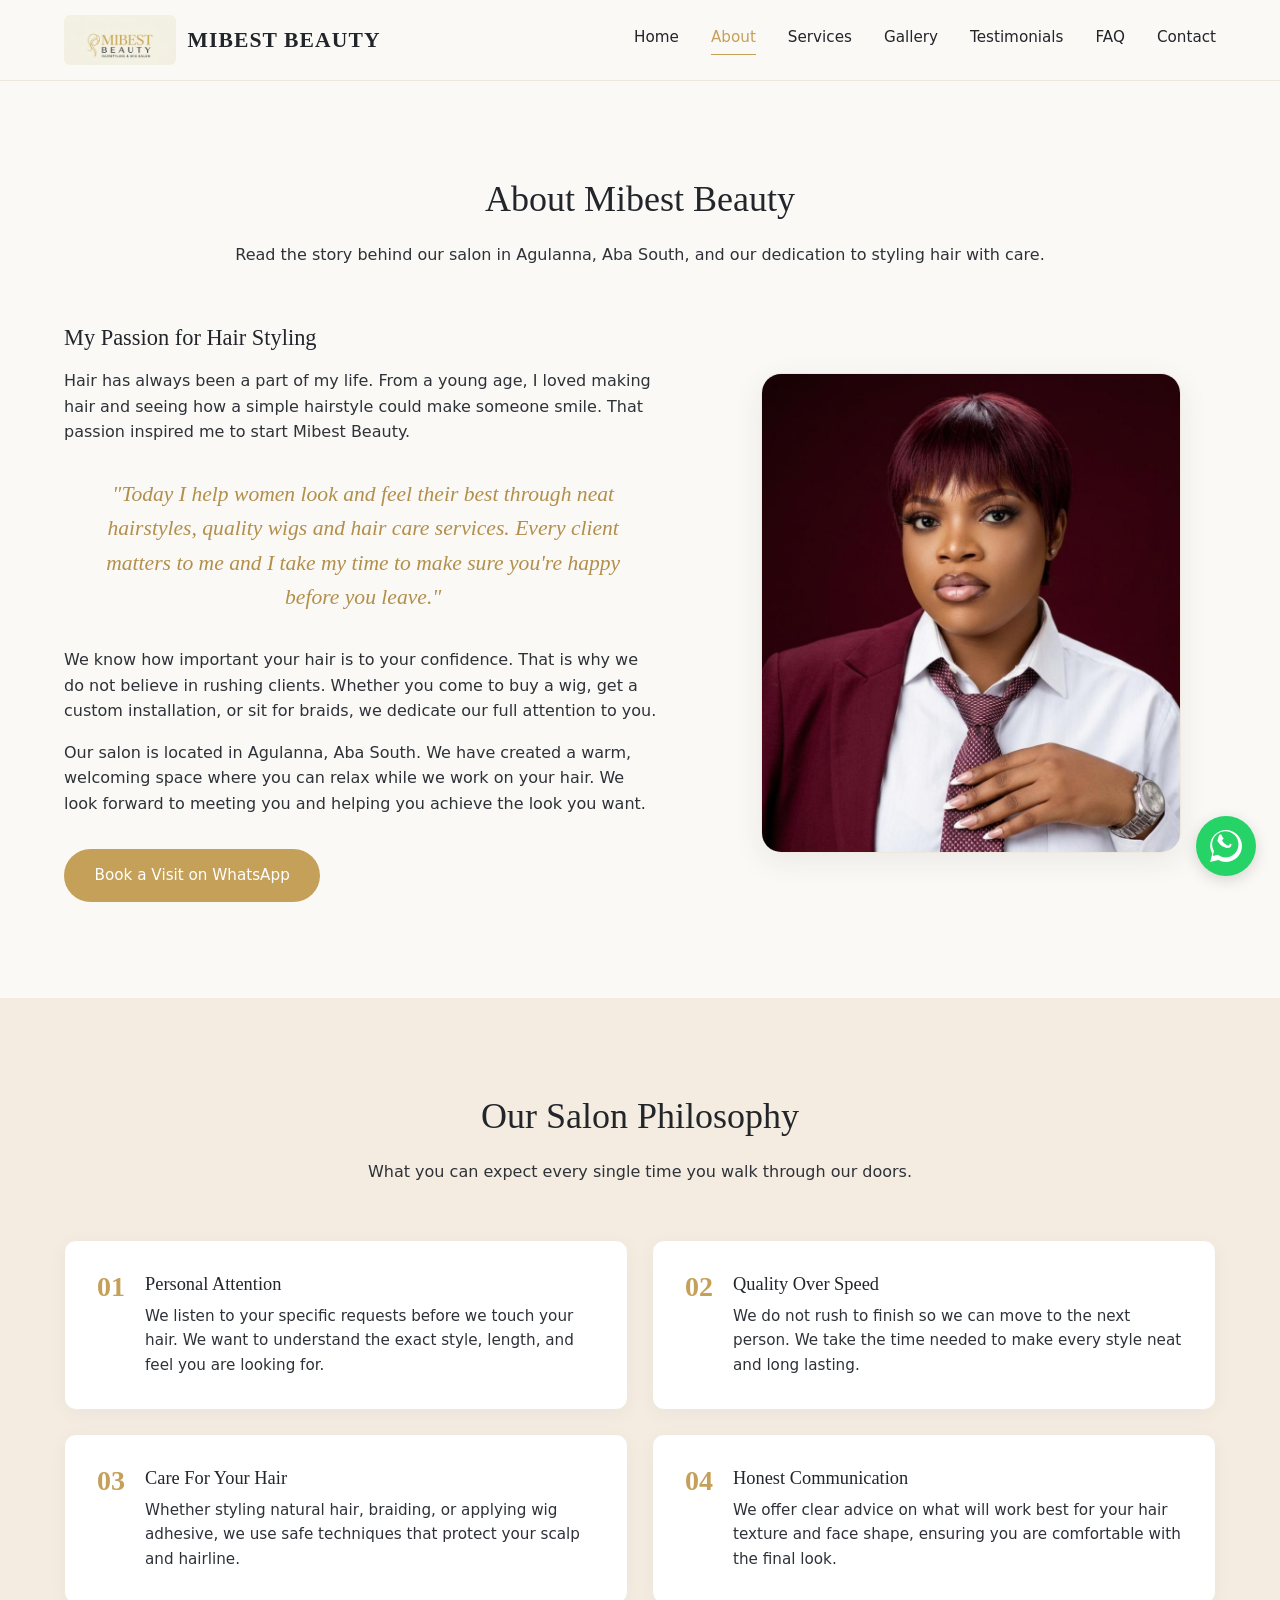
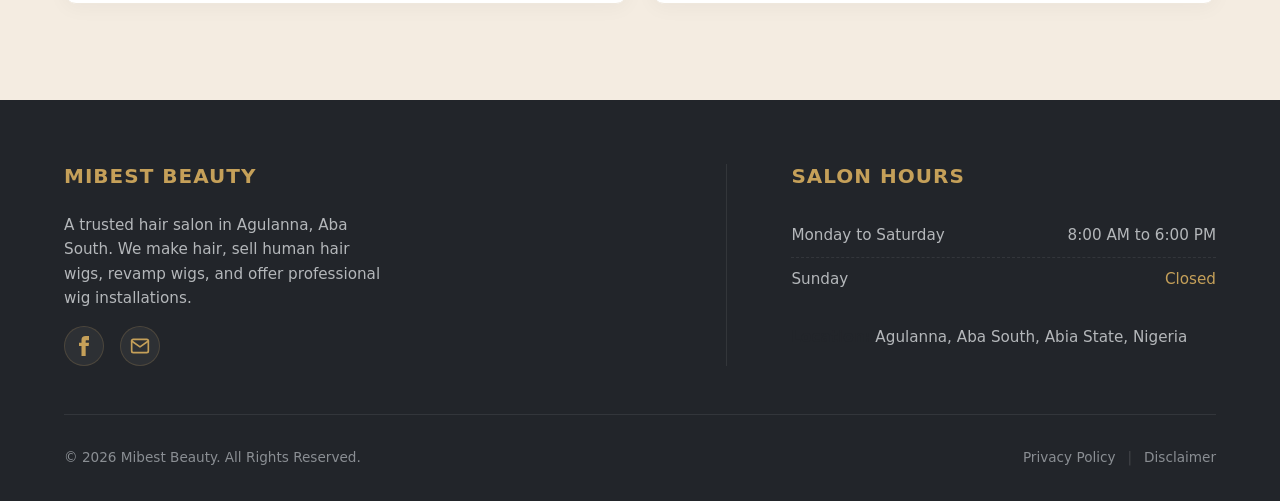
==== commit 5c9a1cb8: "Specify location as Aba South and fix review screenshot cropping on mobile" ====
--- a/about.html
+++ b/about.html
@@ -39,7 +39,7 @@
   <header class="header-nav" id="mainHeader">
     <div class="nav-container">
       <a href="index.html" class="logo-link">
-        <img src="assets/images/logo.jpg" alt="Mibest Beauty logo for hair salon and wig shop in Agulanna Aba" class="logo-img">
+        <img src="assets/images/logo.jpg" alt="Mibest Beauty logo for hair salon and wig shop in Agulanna, Aba South" class="logo-img">
         <span class="logo-text">Mibest Beauty</span>
       </a>
       
@@ -73,7 +73,7 @@
             <img src="assets/images/about-portrait.jpg" alt="A portrait of a woman with a chic short maroon pixie cut wig styled at Mibest Beauty in Aba" class="about-portrait">
           </div>
           
-          <p>Read the story behind our salon in Agulanna, Aba, and our dedication to styling hair with care.</p>
+          <p>Read the story behind our salon in Agulanna, Aba South, and our dedication to styling hair with care.</p>
         </div>
         
         <div class="about-grid">
@@ -85,7 +85,7 @@
             
             <p>We know how important your hair is to your confidence. That is why we do not believe in rushing clients. Whether you come to buy a wig, get a custom installation, or sit for braids, we dedicate our full attention to you.</p>
             
-            <p>Our salon is located in Agulanna, Aba. We have created a warm, welcoming space where you can relax while we work on your hair. We look forward to meeting you and helping you achieve the look you want.</p>
+            <p>Our salon is located in Agulanna, Aba South. We have created a warm, welcoming space where you can relax while we work on your hair. We look forward to meeting you and helping you achieve the look you want.</p>
             
             <div style="margin-top: 2rem;">
               <a href="https://wa.me/2348168475163" class="btn btn-primary" target="_blank" rel="noopener noreferrer">Book a Visit on WhatsApp</a>
@@ -149,7 +149,7 @@
       <div class="footer-grid">
         <div class="footer-col footer-about">
           <h3>Mibest Beauty</h3>
-          <p>A trusted hair salon in Agulanna, Aba. We make hair, sell human hair wigs, revamp wigs, and offer professional wig installations.</p>
+          <p>A trusted hair salon in Agulanna, Aba South. We make hair, sell human hair wigs, revamp wigs, and offer professional wig installations.</p>
           <div class="footer-socials">
             <a href="https://www.facebook.com/share/1BmTVVYEfg/" class="social-icon" target="_blank" rel="noopener noreferrer" aria-label="Follow us on Facebook">
               <svg width="20" height="20" viewBox="0 0 24 24" fill="currentColor">
@@ -177,7 +177,7 @@
               <span class="hours-status">Closed</span>
             </li>
           </ul>
-          <p class="footer-location"><strong>Location:</strong> Agulanna, Aba, Abia State, Nigeria</p>
+          <p class="footer-location"><strong>Location:</strong> Agulanna, Aba South, Abia State, Nigeria</p>
         </div>
       </div>
       
--- a/css/styles.css
+++ b/css/styles.css
@@ -404,6 +404,10 @@
   padding: 0 1rem;
 }
 
+.about-btn-container {
+  text-align: center;
+}
+
 .about-image-container {
   display: none; /* hidden on mobile, shown on desktop */
 }
@@ -556,21 +560,28 @@
 }
 
 .testimonial-screenshot-container {
-  background-color: var(--color-beige);
+  background-color: #121b22; /* WhatsApp dark mode chat bg to blend seamlessly */
   border-radius: 12px;
-  height: 240px;
+  height: 380px;
   display: flex;
   align-items: center;
   justify-content: center;
   margin-bottom: 1.25rem;
-  border: 1px dashed var(--color-gold);
-}
-
-.testimonial-screenshot-placeholder-text {
-  font-family: var(--font-serif);
-  font-size: 1.1rem;
-  color: var(--color-charcoal-light);
-  font-style: italic;
+  border: 1px solid var(--border-color);
+  overflow: hidden;
+  box-shadow: var(--shadow-subtle);
+}
+
+.testimonial-screenshot-img {
+  width: 100%;
+  height: 100%;
+  object-fit: contain; /* displays full screenshot on all screens without cropping */
+  object-position: center;
+  transition: var(--transition-smooth);
+}
+
+.testimonial-screenshot-card:hover .testimonial-screenshot-img {
+  transform: scale(1.03);
 }
 
 .testimonial-text-card {
@@ -593,17 +604,21 @@
 }
 
 .testimonial-quote {
-  font-size: 1.1rem;
+  font-family: var(--font-serif);
+  font-size: 1.2rem;
   font-style: italic;
   line-height: 1.6;
   margin-bottom: 1.5rem;
-  color: var(--color-charcoal-light);
+  color: var(--color-charcoal);
 }
 
 .testimonial-client {
-  font-weight: 500;
-  font-size: 0.95rem;
-  color: var(--color-gold-hover);
+  font-family: var(--font-sans);
+  font-weight: 600;
+  font-size: 0.85rem;
+  text-transform: uppercase;
+  letter-spacing: 0.05em;
+  color: var(--color-gold);
 }
 
 /* FAQ Page Accordions */
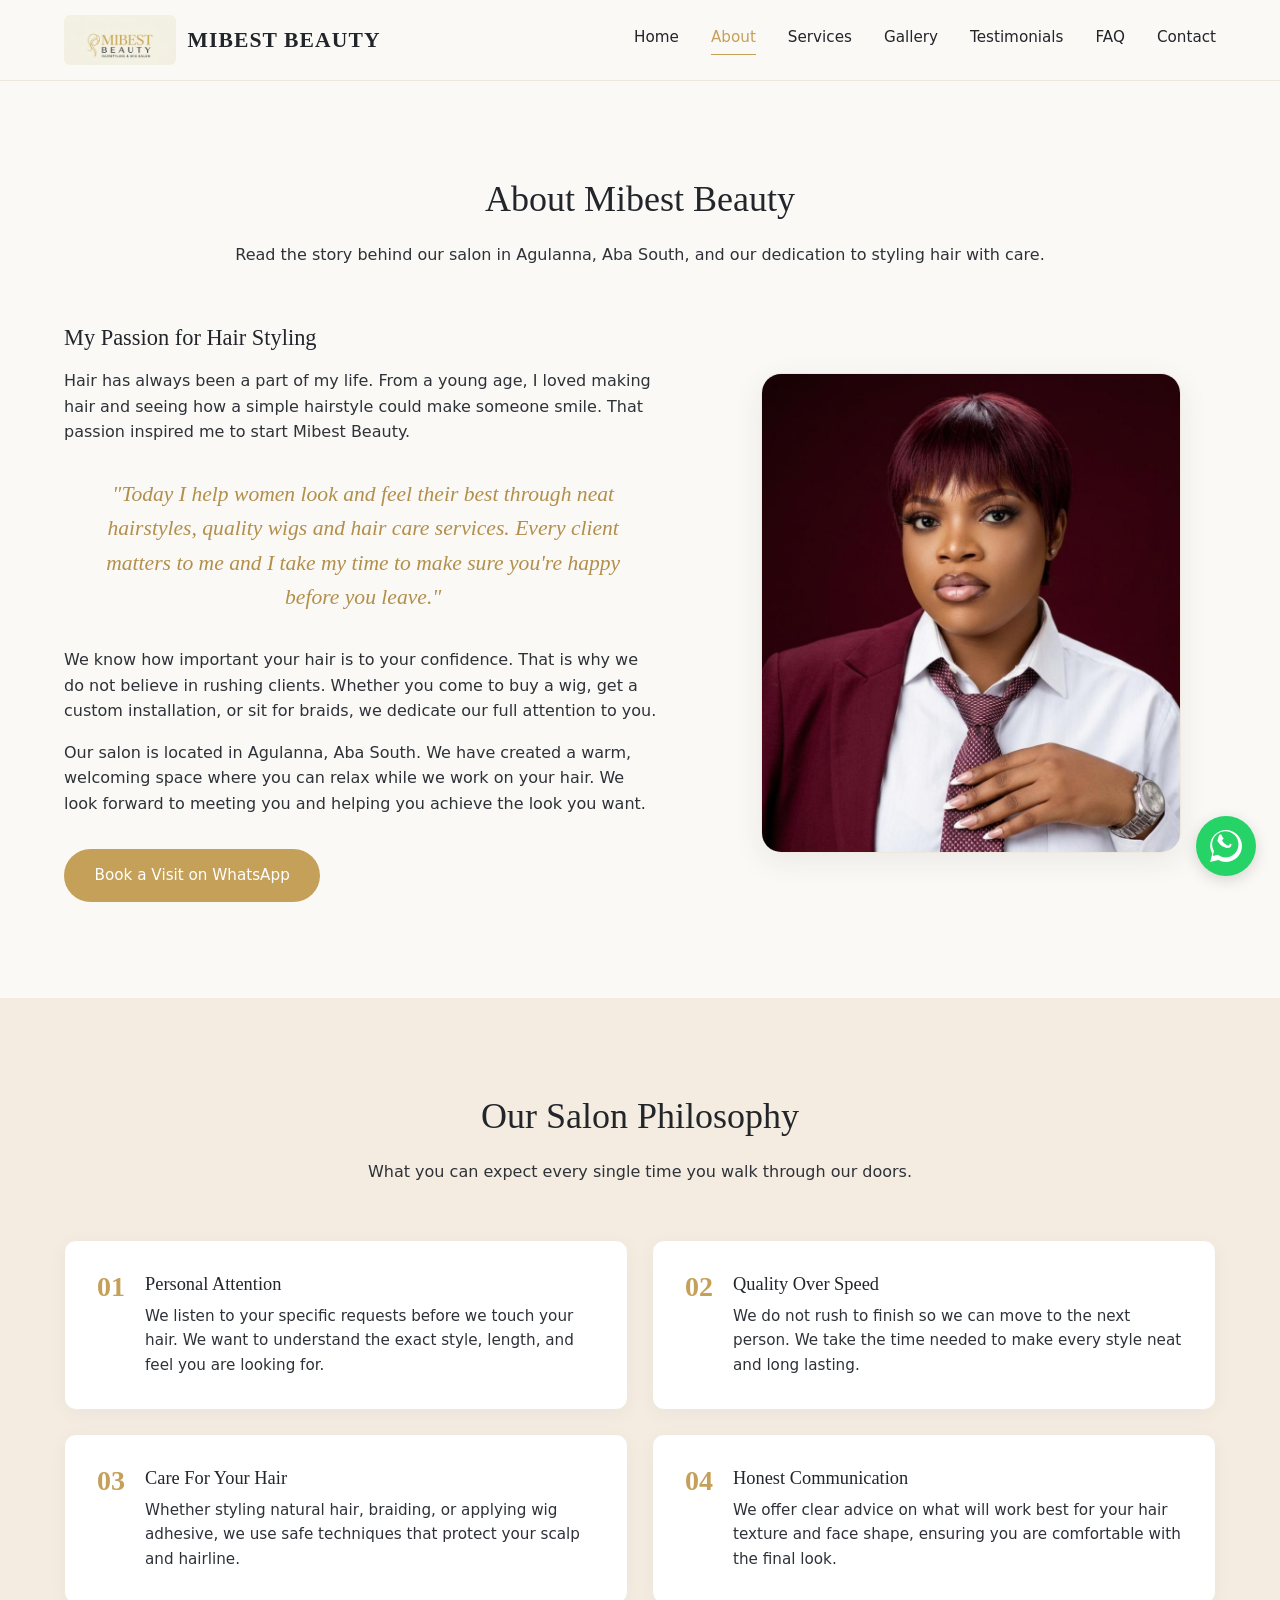
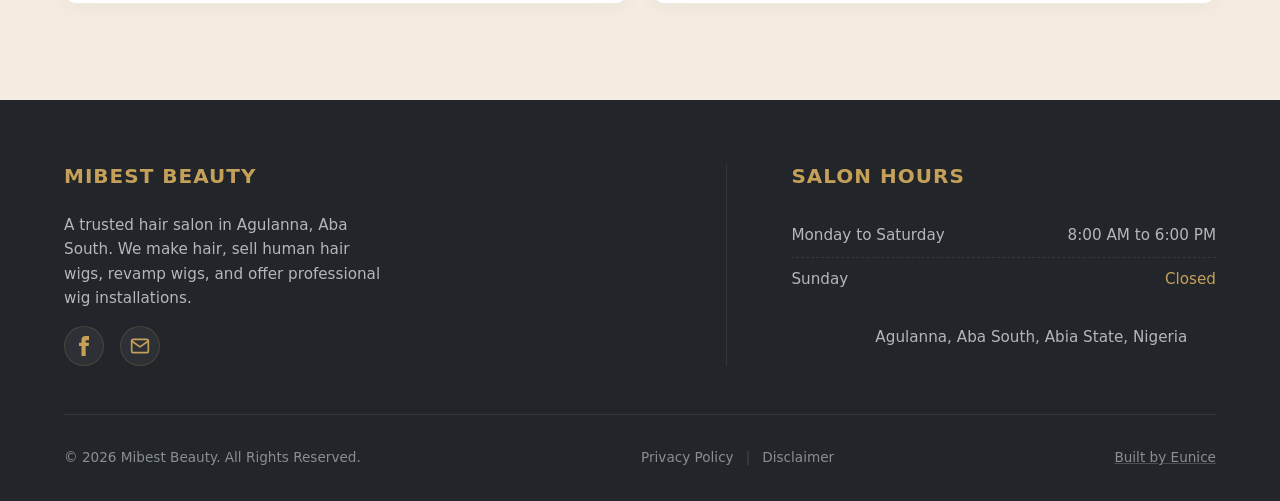
==== commit f420d341: "Add Eunice portfolio credit link in footer bottom" ====
--- a/about.html
+++ b/about.html
@@ -188,6 +188,9 @@
           <span class="footer-policy-separator">|</span>
           <a href="disclaimer.html" class="footer-policy-link">Disclaimer</a>
         </div>
+        <div class="footer-credit">
+          <a href="https://eunice-orji-portfolio.netlify.app" target="_blank" rel="noopener noreferrer" class="footer-credit-link">Built by Eunice</a>
+        </div>
       </div>
     </div>
   </footer>
--- a/css/styles.css
+++ b/css/styles.css
@@ -925,6 +925,23 @@
 
 .footer-policy-separator {
   color: rgba(255, 255, 255, 0.15);
+}
+
+.footer-credit {
+  font-size: 0.85rem;
+}
+
+.footer-credit-link {
+  color: #8A8E93; /* Matches the color of other footer links */
+  text-decoration: underline;
+  text-decoration-color: rgba(138, 142, 147, 0.4); /* Muted underline */
+  transition: color 0.3s ease, text-decoration-color 0.3s ease;
+  cursor: pointer;
+}
+
+.footer-credit-link:hover {
+  color: var(--color-gold); /* Gold color on hover for visual feedback */
+  text-decoration-color: var(--color-gold); /* Increased underline visibility */
 }
 
 /* Floating WhatsApp Button */
